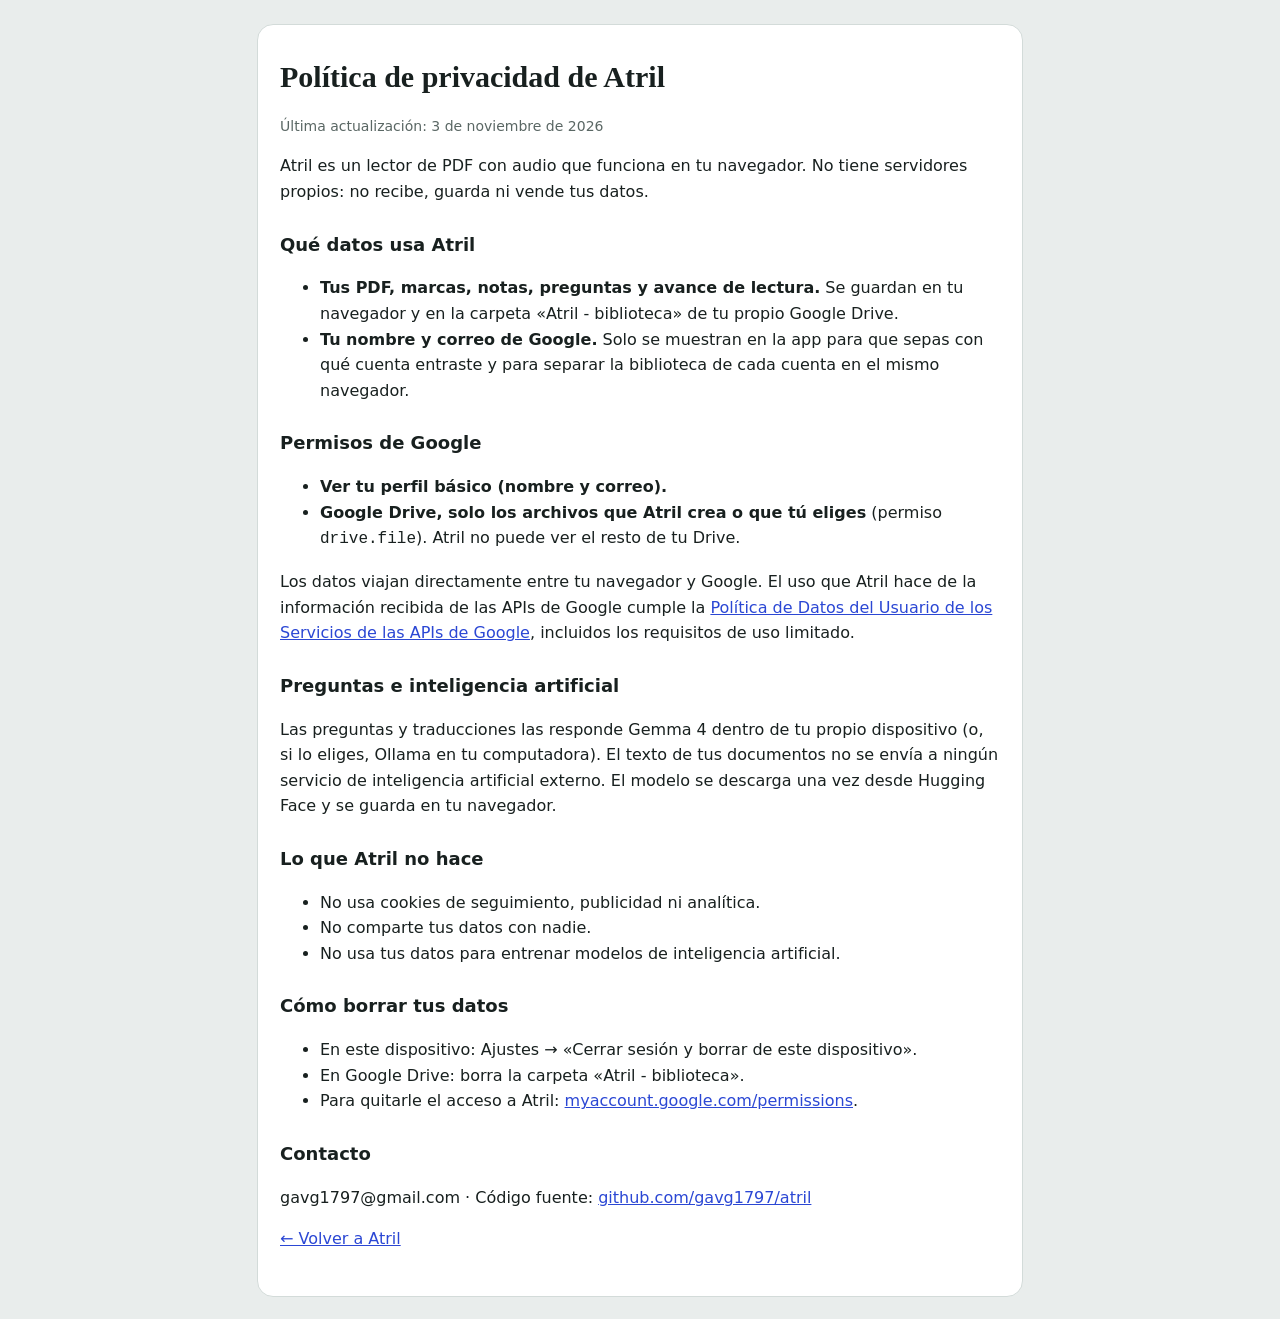
==== privacidad.html @ 7cb8e4b1 "Abierta a cualquier cuenta: solo drive.file y selector oficial de Google Quita drive.readonly (restr" ====
<!doctype html>
<html lang="es">
<head>
<meta charset="utf-8">
<meta name="viewport" content="width=device-width, initial-scale=1">
<title>Atril · Política de privacidad</title>
<link rel="icon" href="icon.svg" type="image/svg+xml">
<style>
:root{--bg:#E9EDEC;--paper:#fff;--ink:#18201F;--muted:#5A6764;--line:#D3DBD9;--accent:#2B47D4}
@media (prefers-color-scheme:dark){:root{--bg:#0F1413;--paper:#1B2220;--ink:#E5ECEA;--muted:#94A29E;--line:#2A3432;--accent:#93A6FF}}
body{margin:0;background:var(--bg);color:var(--ink);font:16px/1.6 system-ui,-apple-system,"Segoe UI",sans-serif}
main{max-width:720px;margin:24px auto;padding:28px 22px;background:var(--paper);border:1px solid var(--line);border-radius:16px}
@media (max-width:760px){main{margin:0;border-radius:0;border:0}}
h1{font-family:Georgia,serif;font-size:30px;margin:0 0 4px}h2{font-size:18px;margin:26px 0 6px}
p,li{color:var(--ink)}.muted{color:var(--muted);font-size:14px}a{color:var(--accent)}
</style>
</head>
<body>
<main>
<h1>Política de privacidad de Atril</h1>
<p class="muted">Última actualización: 3 de noviembre de 2026</p>

<p>Atril es un lector de PDF con audio que funciona en tu navegador. No tiene servidores propios: no recibe, guarda ni vende tus datos.</p>

<h2>Qué datos usa Atril</h2>
<ul>
<li><b>Tus PDF, marcas, notas, preguntas y avance de lectura.</b> Se guardan en tu navegador y en la carpeta «Atril - biblioteca» de tu propio Google Drive.</li>
<li><b>Tu nombre y correo de Google.</b> Solo se muestran en la app para que sepas con qué cuenta entraste y para separar la biblioteca de cada cuenta en el mismo navegador.</li>
</ul>

<h2>Permisos de Google</h2>
<ul>
<li><b>Ver tu perfil básico (nombre y correo).</b></li>
<li><b>Google Drive, solo los archivos que Atril crea o que tú eliges</b> (permiso <code>drive.file</code>). Atril no puede ver el resto de tu Drive.</li>
</ul>
<p>Los datos viajan directamente entre tu navegador y Google. El uso que Atril hace de la información recibida de las APIs de Google cumple la <a href="https://developers.google.com/terms/api-services-user-data-policy" target="_blank" rel="noopener">Política de Datos del Usuario de los Servicios de las APIs de Google</a>, incluidos los requisitos de uso limitado.</p>

<h2>Preguntas e inteligencia artificial</h2>
<p>Las preguntas y traducciones las responde Gemma 4 dentro de tu propio dispositivo (o, si lo eliges, Ollama en tu computadora). El texto de tus documentos no se envía a ningún servicio de inteligencia artificial externo. El modelo se descarga una vez desde Hugging Face y se guarda en tu navegador.</p>

<h2>Lo que Atril no hace</h2>
<ul>
<li>No usa cookies de seguimiento, publicidad ni analítica.</li>
<li>No comparte tus datos con nadie.</li>
<li>No usa tus datos para entrenar modelos de inteligencia artificial.</li>
</ul>

<h2>Cómo borrar tus datos</h2>
<ul>
<li>En este dispositivo: Ajustes → «Cerrar sesión y borrar de este dispositivo».</li>
<li>En Google Drive: borra la carpeta «Atril - biblioteca».</li>
<li>Para quitarle el acceso a Atril: <a href="https://myaccount.google.com/permissions" target="_blank" rel="noopener">myaccount.google.com/permissions</a>.</li>
</ul>

<h2>Contacto</h2>
<p>gavg1797@gmail.com · Código fuente: <a href="https://github.com/gavg1797/atril">github.com/gavg1797/atril</a></p>
<p><a href="./">← Volver a Atril</a></p>
</main>
</body>
</html>
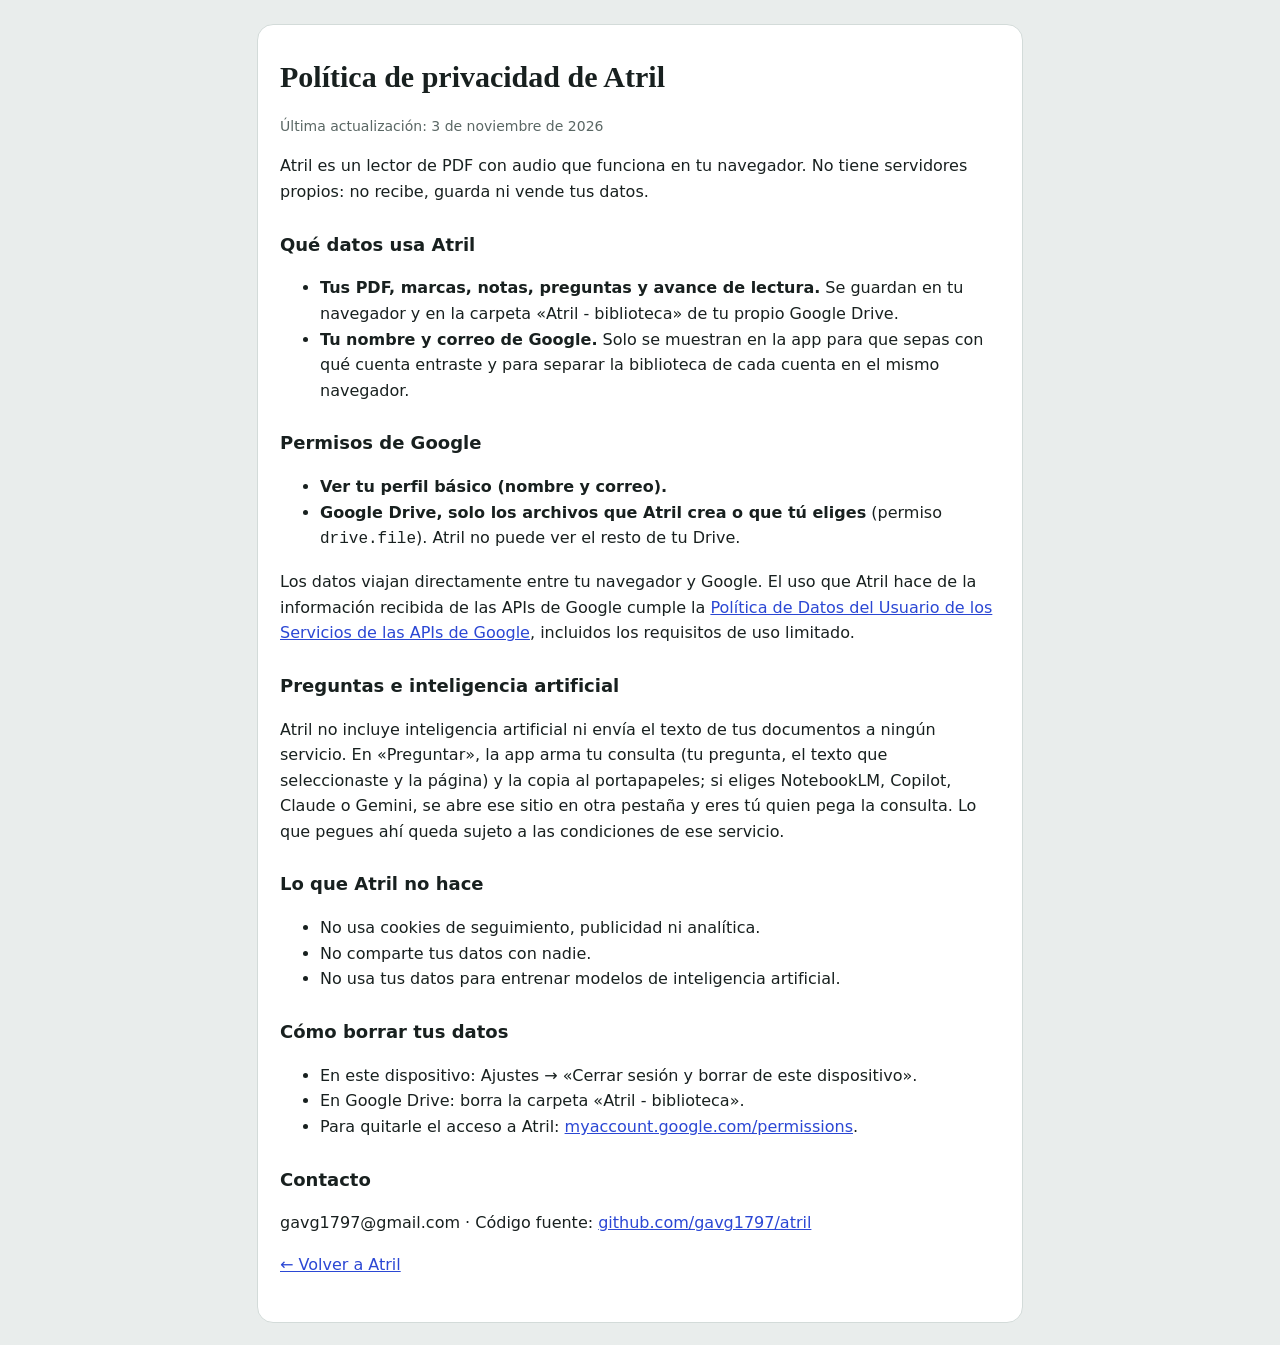
==== commit e6369441: "Se elimina Gemma: «Preguntar» arma y copia la consulta con accesos a NotebookLM, Copilot, Claude y G" ====
--- a/privacidad.html
+++ b/privacidad.html
@@ -36,7 +36,7 @@
 <p>Los datos viajan directamente entre tu navegador y Google. El uso que Atril hace de la información recibida de las APIs de Google cumple la <a href="https://developers.google.com/terms/api-services-user-data-policy" target="_blank" rel="noopener">Política de Datos del Usuario de los Servicios de las APIs de Google</a>, incluidos los requisitos de uso limitado.</p>
 
 <h2>Preguntas e inteligencia artificial</h2>
-<p>Las preguntas y traducciones las responde Gemma 4 dentro de tu propio dispositivo (o, si lo eliges, Ollama en tu computadora). El texto de tus documentos no se envía a ningún servicio de inteligencia artificial externo. El modelo se descarga una vez desde Hugging Face y se guarda en tu navegador.</p>
+<p>Atril no incluye inteligencia artificial ni envía el texto de tus documentos a ningún servicio. En «Preguntar», la app arma tu consulta (tu pregunta, el texto que seleccionaste y la página) y la copia al portapapeles; si eliges NotebookLM, Copilot, Claude o Gemini, se abre ese sitio en otra pestaña y eres tú quien pega la consulta. Lo que pegues ahí queda sujeto a las condiciones de ese servicio.</p>
 
 <h2>Lo que Atril no hace</h2>
 <ul>
